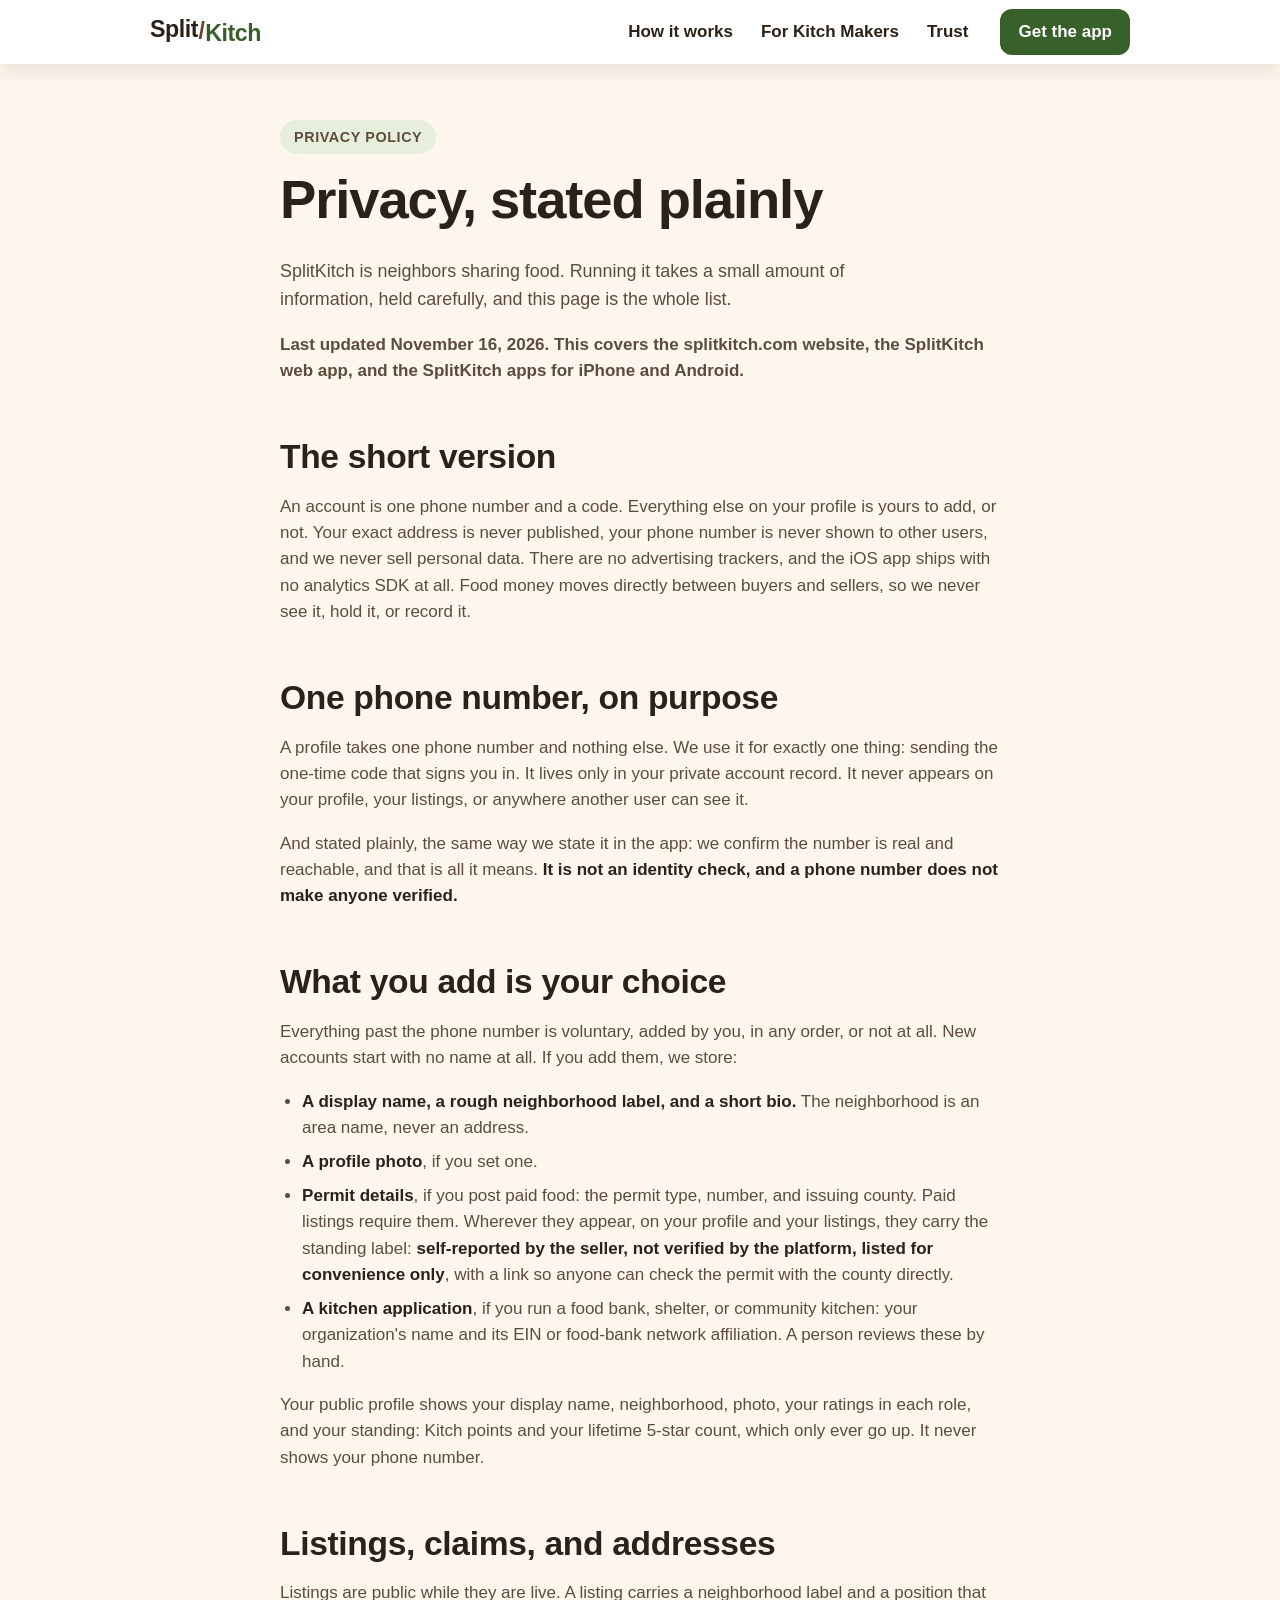
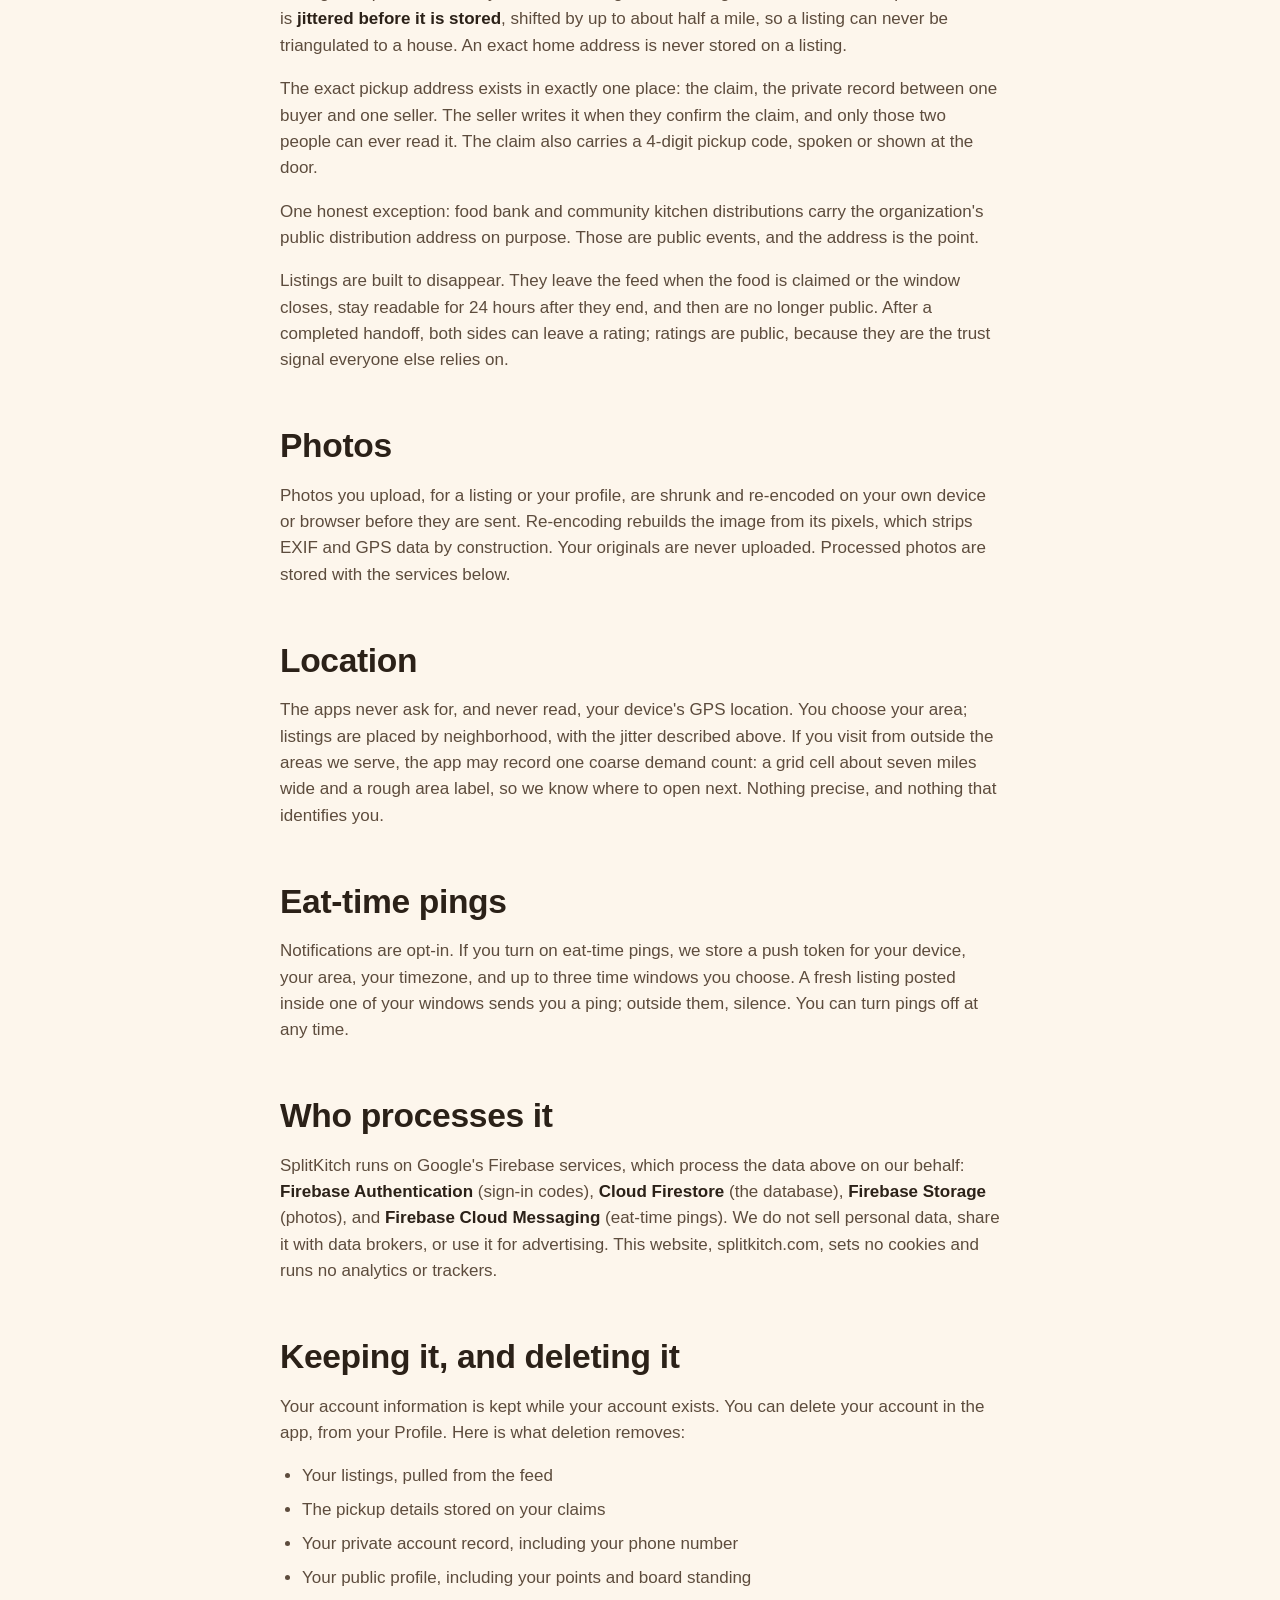
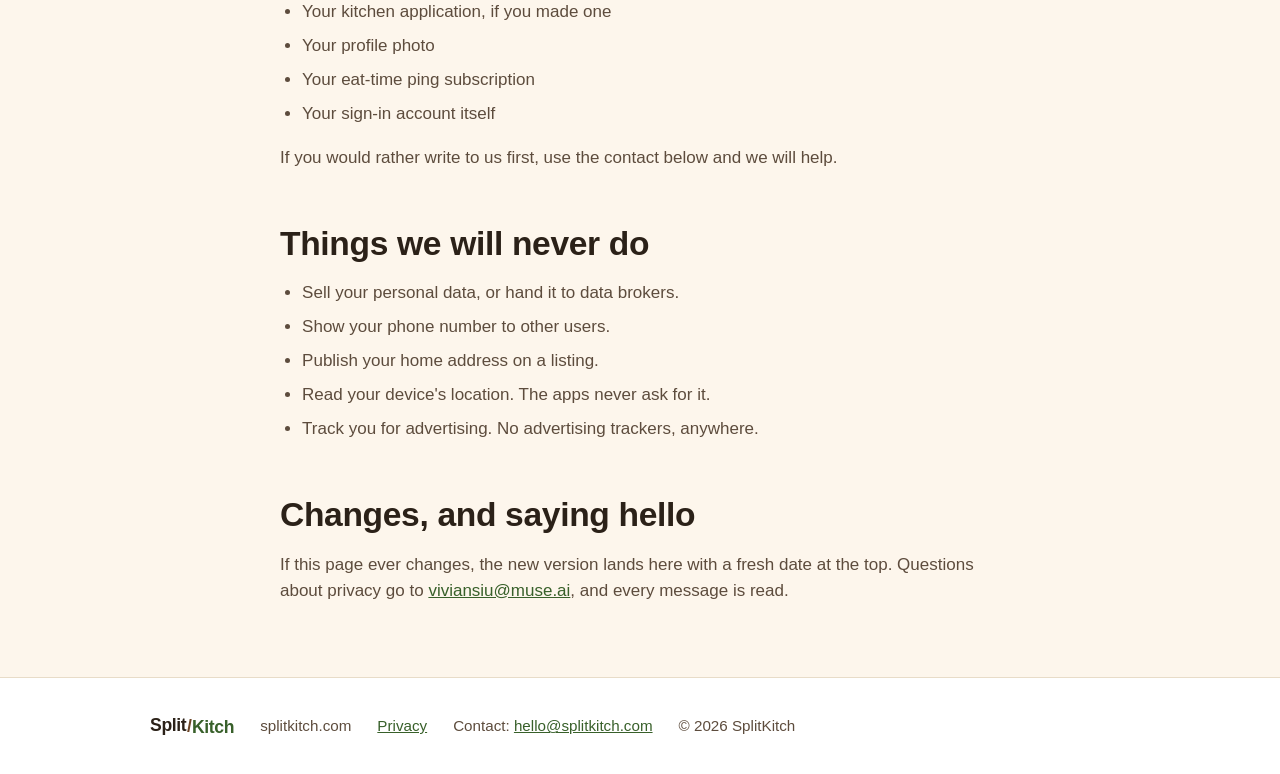
==== privacy.html @ 960a6708 "Privacy: publish the SplitKitch privacy policy at /privacy, footer link from the landing page" ====
<!DOCTYPE html>
<html lang="en">
<head>
<meta charset="utf-8">
<meta name="viewport" content="width=device-width, initial-scale=1">
<meta name="color-scheme" content="light">
<meta name="description" content="The SplitKitch privacy policy, in plain words: one phone number for sign-in, voluntary profile details, fuzzed locations, no data sales, no advertising trackers.">
<title>Privacy Policy — SplitKitch</title>
<link rel="icon" type="image/svg+xml" href="favicon.svg">
<link rel="stylesheet" href="styles.css">
<style>
  .prose { max-width: 760px; }
  .prose p { color: var(--ink-muted); margin: 0 0 1em; }
  .prose p strong, .prose li strong { color: var(--ink); }
  .prose h2 { margin-top: 1.6em; }
  .prose ul { color: var(--ink-muted); margin: 0 0 1em; padding-left: 1.3em; }
  .prose li { margin-bottom: 0.45em; }
  .prose .updated { font-weight: 600; }
</style>
</head>
<body>

<header class="site-header">
  <div class="wrap header-inner">
    <a class="wordmark" href="index.html" aria-label="SplitKitch home"><span class="wordmark-split">Split</span><span class="wordmark-slash" aria-hidden="true">/</span><span class="wordmark-accent">Kitch</span></a>
    <nav class="site-nav" aria-label="Main">
      <a href="index.html#how">How it works</a>
      <a href="index.html#cooks">For Kitch Makers</a>
      <a href="index.html#trust">Trust</a>
    </nav>
    <a class="btn btn-primary btn-small" href="index.html#apps">Get the app</a>
  </div>
</header>

<main>
  <section class="section">
    <div class="wrap prose">
      <p class="eyebrow">Privacy Policy</p>
      <h1>Privacy, stated plainly</h1>
      <p class="lede">SplitKitch is neighbors sharing food. Running it takes a small amount of information, held carefully, and this page is the whole list.</p>
      <p class="updated">Last updated November 16, 2026. This covers the splitkitch.com website, the SplitKitch web app, and the SplitKitch apps for iPhone and Android.</p>

      <h2>The short version</h2>
      <p>An account is one phone number and a code. Everything else on your profile is yours to add, or not. Your exact address is never published, your phone number is never shown to other users, and we never sell personal data. There are no advertising trackers, and the iOS app ships with no analytics SDK at all. Food money moves directly between buyers and sellers, so we never see it, hold it, or record it.</p>

      <h2>One phone number, on purpose</h2>
      <p>A profile takes one phone number and nothing else. We use it for exactly one thing: sending the one-time code that signs you in. It lives only in your private account record. It never appears on your profile, your listings, or anywhere another user can see it.</p>
      <p>And stated plainly, the same way we state it in the app: we confirm the number is real and reachable, and that is all it means. <strong>It is not an identity check, and a phone number does not make anyone verified.</strong></p>

      <h2>What you add is your choice</h2>
      <p>Everything past the phone number is voluntary, added by you, in any order, or not at all. New accounts start with no name at all. If you add them, we store:</p>
      <ul>
        <li><strong>A display name, a rough neighborhood label, and a short bio.</strong> The neighborhood is an area name, never an address.</li>
        <li><strong>A profile photo</strong>, if you set one.</li>
        <li><strong>Permit details</strong>, if you post paid food: the permit type, number, and issuing county. Paid listings require them. Wherever they appear, on your profile and your listings, they carry the standing label: <strong>self-reported by the seller, not verified by the platform, listed for convenience only</strong>, with a link so anyone can check the permit with the county directly.</li>
        <li><strong>A kitchen application</strong>, if you run a food bank, shelter, or community kitchen: your organization's name and its EIN or food-bank network affiliation. A person reviews these by hand.</li>
      </ul>
      <p>Your public profile shows your display name, neighborhood, photo, your ratings in each role, and your standing: Kitch points and your lifetime 5-star count, which only ever go up. It never shows your phone number.</p>

      <h2>Listings, claims, and addresses</h2>
      <p>Listings are public while they are live. A listing carries a neighborhood label and a position that is <strong>jittered before it is stored</strong>, shifted by up to about half a mile, so a listing can never be triangulated to a house. An exact home address is never stored on a listing.</p>
      <p>The exact pickup address exists in exactly one place: the claim, the private record between one buyer and one seller. The seller writes it when they confirm the claim, and only those two people can ever read it. The claim also carries a 4-digit pickup code, spoken or shown at the door.</p>
      <p>One honest exception: food bank and community kitchen distributions carry the organization's public distribution address on purpose. Those are public events, and the address is the point.</p>
      <p>Listings are built to disappear. They leave the feed when the food is claimed or the window closes, stay readable for 24 hours after they end, and then are no longer public. After a completed handoff, both sides can leave a rating; ratings are public, because they are the trust signal everyone else relies on.</p>

      <h2>Photos</h2>
      <p>Photos you upload, for a listing or your profile, are shrunk and re-encoded on your own device or browser before they are sent. Re-encoding rebuilds the image from its pixels, which strips EXIF and GPS data by construction. Your originals are never uploaded. Processed photos are stored with the services below.</p>

      <h2>Location</h2>
      <p>The apps never ask for, and never read, your device's GPS location. You choose your area; listings are placed by neighborhood, with the jitter described above. If you visit from outside the areas we serve, the app may record one coarse demand count: a grid cell about seven miles wide and a rough area label, so we know where to open next. Nothing precise, and nothing that identifies you.</p>

      <h2>Eat-time pings</h2>
      <p>Notifications are opt-in. If you turn on eat-time pings, we store a push token for your device, your area, your timezone, and up to three time windows you choose. A fresh listing posted inside one of your windows sends you a ping; outside them, silence. You can turn pings off at any time.</p>

      <h2>Who processes it</h2>
      <p>SplitKitch runs on Google's Firebase services, which process the data above on our behalf: <strong>Firebase Authentication</strong> (sign-in codes), <strong>Cloud Firestore</strong> (the database), <strong>Firebase Storage</strong> (photos), and <strong>Firebase Cloud Messaging</strong> (eat-time pings). We do not sell personal data, share it with data brokers, or use it for advertising. This website, splitkitch.com, sets no cookies and runs no analytics or trackers.</p>

      <h2>Keeping it, and deleting it</h2>
      <p>Your account information is kept while your account exists. You can delete your account in the app, from your Profile. Here is what deletion removes:</p>
      <ul>
        <li>Your listings, pulled from the feed</li>
        <li>The pickup details stored on your claims</li>
        <li>Your private account record, including your phone number</li>
        <li>Your public profile, including your points and board standing</li>
        <li>Your kitchen application, if you made one</li>
        <li>Your profile photo</li>
        <li>Your eat-time ping subscription</li>
        <li>Your sign-in account itself</li>
      </ul>
      <p>If you would rather write to us first, use the contact below and we will help.</p>

      <h2>Things we will never do</h2>
      <ul>
        <li>Sell your personal data, or hand it to data brokers.</li>
        <li>Show your phone number to other users.</li>
        <li>Publish your home address on a listing.</li>
        <li>Read your device's location. The apps never ask for it.</li>
        <li>Track you for advertising. No advertising trackers, anywhere.</li>
      </ul>

      <h2>Changes, and saying hello</h2>
      <p>If this page ever changes, the new version lands here with a fresh date at the top. Questions about privacy go to <a href="mailto:viviansiu@muse.ai">viviansiu@muse.ai</a>, and every message is read.</p>
    </div>
  </section>
</main>

<footer class="site-footer">
  <div class="wrap footer-inner">
    <span class="wordmark wordmark-small"><span class="wordmark-split">Split</span><span class="wordmark-slash" aria-hidden="true">/</span><span class="wordmark-accent">Kitch</span></span>
    <span>splitkitch.com</span>
    <span><a href="/privacy">Privacy</a></span>
    <span>Contact: <a href="mailto:hello@splitkitch.com">hello@splitkitch.com</a></span>
    <span>© 2026 SplitKitch</span>
  </div>
</footer>

<script src="script.js"></script>
</body>
</html>
---- styles.css ----
/* SplitKitch landing: light only, warm cream, deep pistachio, cocoa brown.
   All text/background pairs below clear WCAG AA contrast:
   ink on cream 11.4:1, pistachio-dark on cream 5.6:1, white on pistachio 4.9:1,
   cocoa on cream 7.1:1, cocoa on white 8.0:1, muted ink on cream 6.2:1. */

:root {
  color-scheme: light;
  --bg: #fdf6ec;            /* warm cream */
  --surface: #ffffff;
  --ink: #2b2118;           /* warm near-black */
  --ink-muted: #5d4c3d;
  --pistachio: #38602a;     /* deep pistachio, button fill */
  --pistachio-bright: #4a7d37;
  --pistachio-soft: #e7efdc;/* tint band */
  --cocoa: #6d4525;         /* warm cocoa brown accent */
  --cocoa-soft: #a9805c;
  --line: #e8dcc8;
  --shadow-3d: 0 3px 0 rgba(43, 33, 24, 0.22), 0 14px 28px rgba(56, 96, 42, 0.28);
  --radius: 18px;
}

* { box-sizing: border-box; }

html { scroll-behavior: smooth; }

/* Anchor jumps clear the sticky header (64px) instead of hiding under it */
section[id],
.store-badges { scroll-margin-top: 80px; }

body {
  margin: 0;
  background: var(--bg);
  color: var(--ink);
  font-family: -apple-system, BlinkMacSystemFont, "Segoe UI", Roboto, Helvetica, Arial, sans-serif;
  font-size: 17px;
  line-height: 1.55;
}

.wrap {
  max-width: 1020px;
  margin: 0 auto;
  padding: 0 20px;
}

h1, h2, h3 { line-height: 1.15; margin: 0 0 0.5em; }
h1 { font-size: clamp(2.2rem, 6vw, 3.4rem); letter-spacing: -0.02em; }
h2 { font-size: clamp(1.6rem, 4vw, 2.1rem); letter-spacing: -0.01em; }
h3 { font-size: 1.15rem; }

a { color: var(--pistachio); }
a:focus-visible, .btn:focus-visible, input:focus-visible {
  outline: 3px solid var(--cocoa);
  outline-offset: 2px;
}

/* Header */
.site-header {
  position: sticky;
  top: 0;
  z-index: 10;
  background: var(--surface);
  box-shadow: 0 6px 18px rgba(43, 33, 24, 0.10);
}
.header-inner {
  display: flex;
  align-items: center;
  gap: 20px;
  min-height: 64px;
}
.wordmark {
  font-size: 1.45rem;
  font-weight: 800;
  letter-spacing: -0.02em;
  color: var(--ink);
  text-decoration: none;
  display: inline-flex;
  align-items: baseline;
}
.wordmark-split,
.wordmark-slash,
.wordmark-accent { display: inline-block; }
.wordmark-split { transform: translateY(-0.07em); }
.wordmark-slash {
  color: var(--cocoa);
  margin: 0 0.03em;
}
.wordmark-accent {
  color: var(--pistachio);
  transform: translateY(0.07em);
}
.wordmark-small { font-size: 1.1rem; }
.site-nav {
  display: flex;
  gap: 4px;
  margin-left: auto;
}
.site-nav a {
  color: var(--ink);
  text-decoration: none;
  font-weight: 600;
  padding: 10px 12px;
  min-height: 44px;
  display: inline-flex;
  align-items: center;
  border-radius: 10px;
}
.site-nav a:hover { background: var(--pistachio-soft); }

/* Buttons */
.btn {
  position: relative;
  display: inline-flex;
  align-items: center;
  justify-content: center;
  min-height: 44px;
  padding: 12px 22px;
  border-radius: 12px;
  border: 2px solid transparent;
  font: inherit;
  font-weight: 700;
  text-decoration: none;
  cursor: pointer;
  overflow: hidden;
  transition: transform 90ms ease, box-shadow 90ms ease;
}
.btn-primary {
  background: var(--pistachio);
  color: #ffffff;
}
.btn-primary:hover { background: var(--pistachio-bright); }
.btn-ghost {
  background: var(--surface);
  color: var(--pistachio);
  border-color: var(--pistachio);
}
.btn-small { padding: 8px 16px; min-height: 44px; }
.btn-pill {
  border-radius: 999px;
  padding: 14px 34px;
  font-size: 1.1rem;
  box-shadow: var(--shadow-3d);
}
.btn:active, .btn.is-pressed {
  transform: translateY(3px);
  box-shadow: 0 0 0 rgba(0,0,0,0), 0 4px 10px rgba(56, 96, 42, 0.25);
}

/* Shimmer and soft glow on the two hero pills */
.btn-shine::after {
  content: "";
  position: absolute;
  inset: 0;
  background: linear-gradient(115deg, transparent 30%, rgba(255,255,255,0.45) 50%, transparent 70%);
  transform: translateX(-120%);
  animation: shine 3.6s ease-in-out infinite;
  pointer-events: none;
}
.btn-shine { animation: glow 3.6s ease-in-out infinite; }
@keyframes shine {
  0%, 55% { transform: translateX(-120%); }
  85%, 100% { transform: translateX(120%); }
}
@keyframes glow {
  0%, 100% { filter: drop-shadow(0 0 0 rgba(74, 125, 55, 0)); }
  50% { filter: drop-shadow(0 0 10px rgba(74, 125, 55, 0.45)); }
}

/* Hero */
.hero { padding: 56px 0 64px; text-align: center; }
.eyebrow {
  display: inline-block;
  margin: 0 0 14px;
  padding: 6px 14px;
  border-radius: 999px;
  background: var(--pistachio-soft);
  color: var(--pistachio);
  font-weight: 700;
  font-size: 0.9rem;
  letter-spacing: 0.04em;
  text-transform: uppercase;
}
.lede {
  max-width: 640px;
  margin: 0 auto;
  color: var(--ink-muted);
  font-size: 1.12rem;
}

.trails {
  display: grid;
  grid-template-columns: 1fr 1fr;
  gap: 20px;
  margin: 44px auto 34px;
  max-width: 860px;
  text-align: left;
}
.trail {
  background: var(--surface);
  border: 1px solid var(--line);
  border-radius: var(--radius);
  padding: 24px 24px 10px;
  box-shadow: 0 10px 24px rgba(43, 33, 24, 0.07);
}
.trail-title {
  display: flex;
  align-items: center;
  gap: 10px;
  color: var(--cocoa);
  font-size: 1.3rem;
}
.trail-icon { width: 30px; height: 30px; flex: none; }
.steps { list-style: none; margin: 0; padding: 0; }
.steps li {
  display: flex;
  gap: 14px;
  align-items: flex-start;
  padding: 13px 0;
  border-top: 1px dashed var(--line);
}
.steps li:first-child { border-top: none; }
.step-icon {
  flex: none;
  width: 44px;
  height: 44px;
  border-radius: 50%;
  background: var(--pistachio-soft);
  color: var(--cocoa);
  display: inline-flex;
  align-items: center;
  justify-content: center;
}
.step-icon svg { width: 26px; height: 26px; }

.hero-cta {
  display: flex;
  gap: 16px;
  justify-content: center;
  flex-wrap: wrap;
}
.hero-note { color: var(--ink-muted); margin: 16px 0 0; font-weight: 600; }

/* Sections */
.section { padding: 56px 0; }
.section-alt { background: var(--pistachio-soft); }
.section-lede { max-width: 680px; color: var(--ink-muted); font-size: 1.08rem; }
.two-col {
  display: grid;
  grid-template-columns: 1fr 1fr;
  gap: 20px;
  margin-top: 24px;
}
.card {
  background: var(--surface);
  border: 1px solid var(--line);
  border-radius: var(--radius);
  padding: 24px;
  box-shadow: 0 8px 20px rgba(43, 33, 24, 0.06);
}
.card p { margin: 0 0 0.8em; }
.card p:last-child { margin-bottom: 0; }
.note-band {
  margin-top: 20px;
  background: var(--surface);
  border-left: 6px solid var(--pistachio);
  border-radius: 12px;
  padding: 20px 24px;
  box-shadow: 0 8px 20px rgba(43, 33, 24, 0.05);
}
.note-band p { margin: 0; color: var(--ink-muted); }
.permit-label {
  font-weight: 700;
  color: var(--cocoa);
  background: var(--bg);
  border: 1px dashed var(--cocoa-soft);
  border-radius: 10px;
  padding: 10px 14px;
}

/* Notify form */
.notify-form { margin-top: 26px; max-width: 560px; }
.notify-label { display: block; font-weight: 700; margin-bottom: 10px; }
.notify-row { display: flex; gap: 12px; flex-wrap: wrap; }
.notify-row input {
  flex: 1 1 260px;
  min-height: 44px;
  padding: 12px 16px;
  border: 2px solid var(--cocoa-soft);
  border-radius: 12px;
  font: inherit;
  background: var(--surface);
  color: var(--ink);
}
.form-note { color: var(--ink-muted); font-size: 0.92rem; margin-top: 10px; }

/* Launch layout + store badges (badges are placeholders until the apps ship) */
.launch-grid {
  display: grid;
  grid-template-columns: minmax(0, 1fr) 240px;
  gap: 28px 56px;
  align-items: start;
}
.store-badges {
  display: flex;
  flex-direction: column;
  gap: 18px;
  padding-top: 10px;
}
.app-icon {
  display: block;
  width: 232px;
  height: auto;
  align-self: center;
  border-radius: 24px;
  filter: drop-shadow(0 10px 22px rgba(43, 33, 24, 0.18));
}
.store-badge { line-height: 0; }
.badge-img {
  display: block;
  width: 100%;
  height: auto;
  filter: drop-shadow(0 10px 22px rgba(43, 33, 24, 0.18));
}
.badge-note {
  margin: 0;
  text-align: center;
  color: var(--ink-muted);
  font-size: 0.9rem;
  font-weight: 600;
}
@media (max-width: 760px) {
  .launch-grid { grid-template-columns: 1fr; }
  .store-badges { max-width: 300px; }
}

/* Footer */
.site-footer {
  background: var(--surface);
  border-top: 1px solid var(--line);
  padding: 26px 0;
}
.footer-inner {
  display: flex;
  gap: 10px 26px;
  flex-wrap: wrap;
  align-items: center;
  color: var(--ink-muted);
  font-size: 0.95rem;
}
.footer-inner a { min-height: 44px; display: inline-flex; align-items: center; }

/* Small screens */
@media (max-width: 720px) {
  .trails, .two-col { grid-template-columns: 1fr; }
  .site-nav { display: none; }
  .hero { padding: 40px 0 48px; }
}

/* Reduced motion: kill shimmer, glow, smooth scroll, and press travel */
@media (prefers-reduced-motion: reduce) {
  html { scroll-behavior: auto; }
  .btn-shine::after, .btn-shine { animation: none; }
  .btn { transition: none; }
  .btn:active, .btn.is-pressed { transform: none; }
}
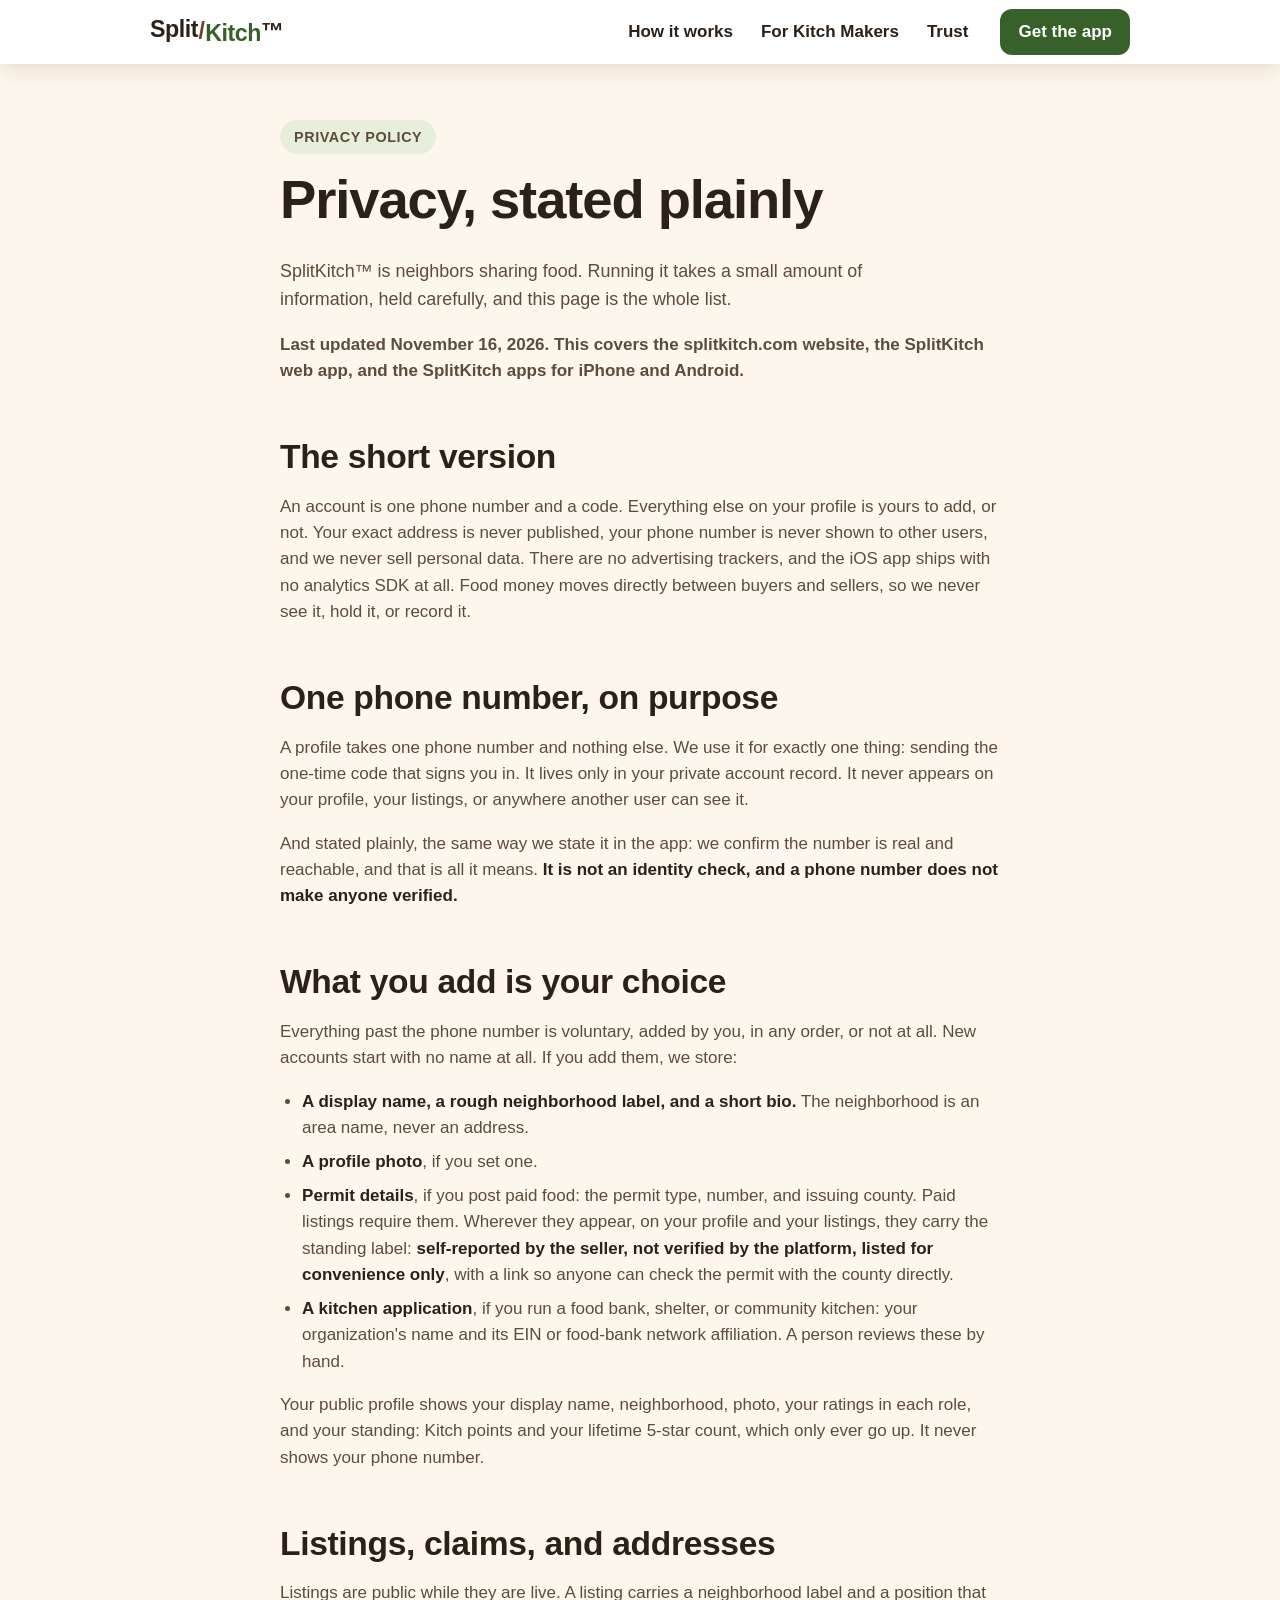
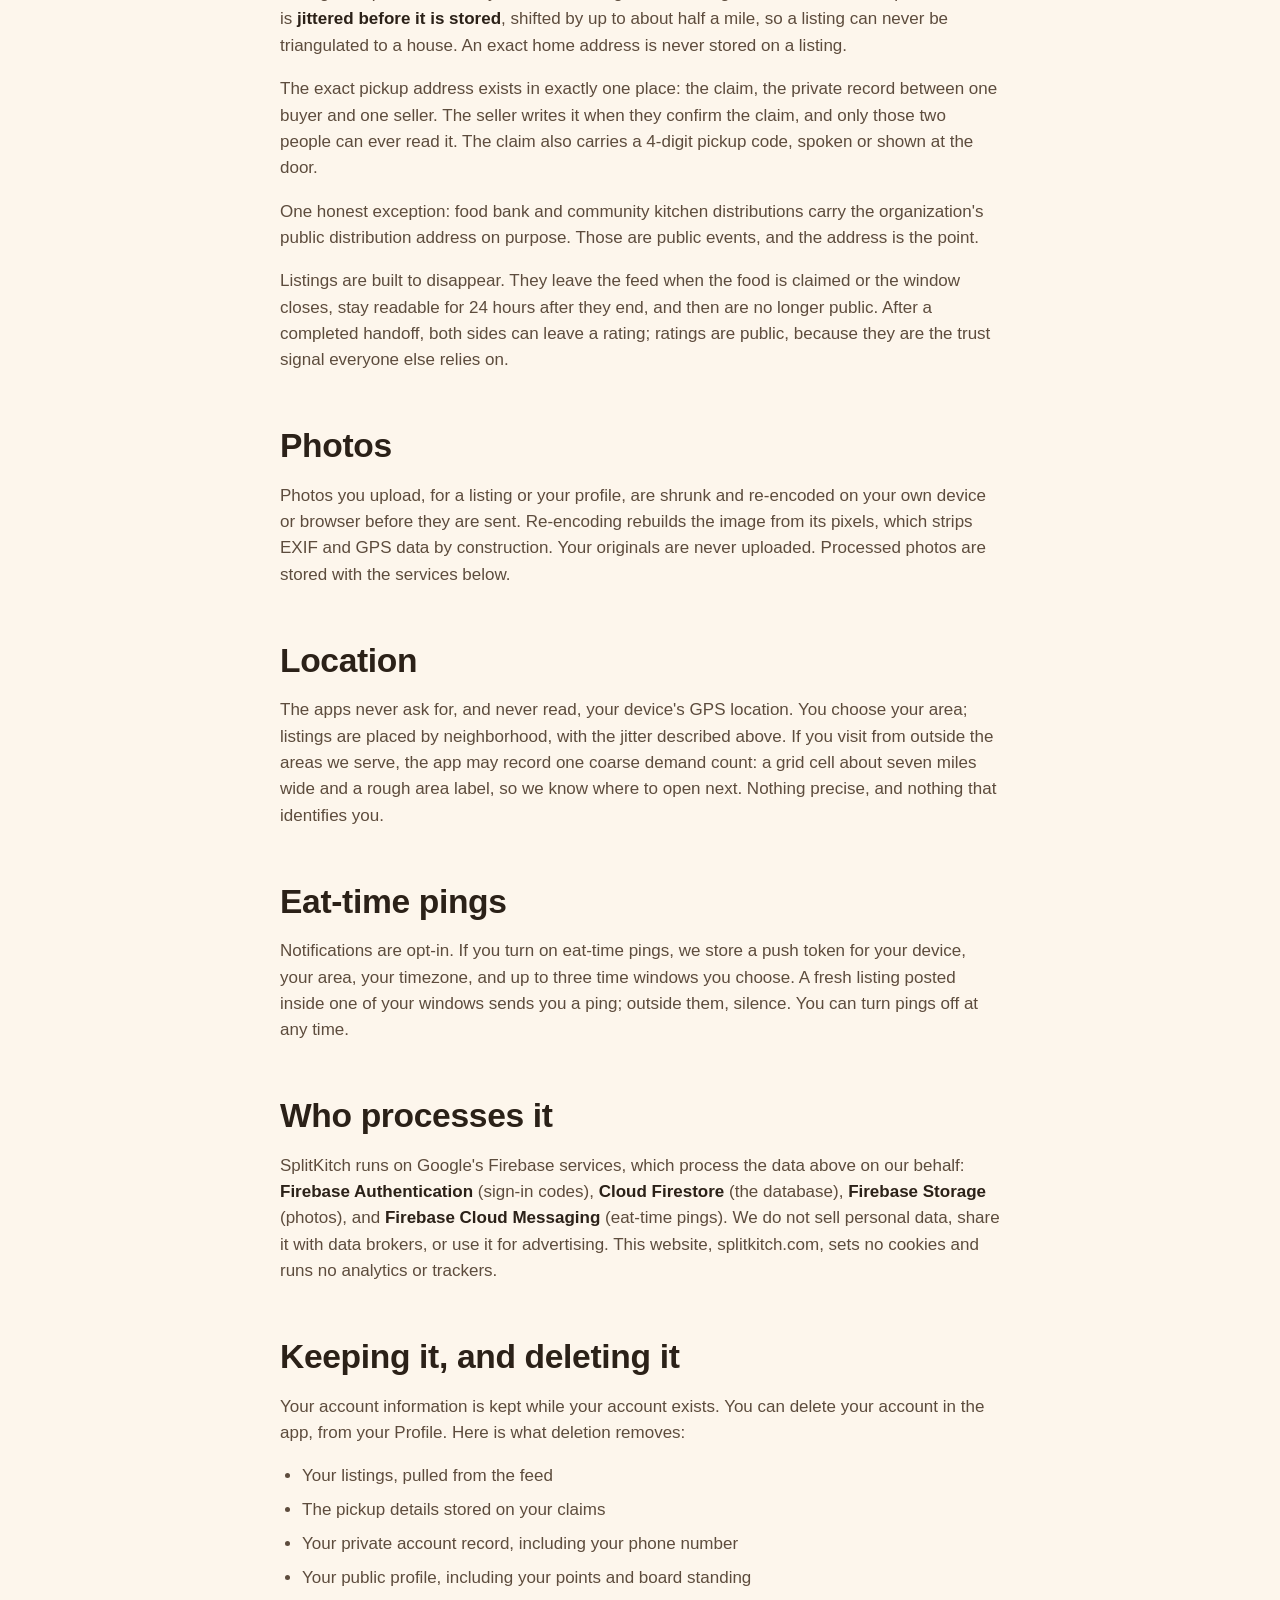
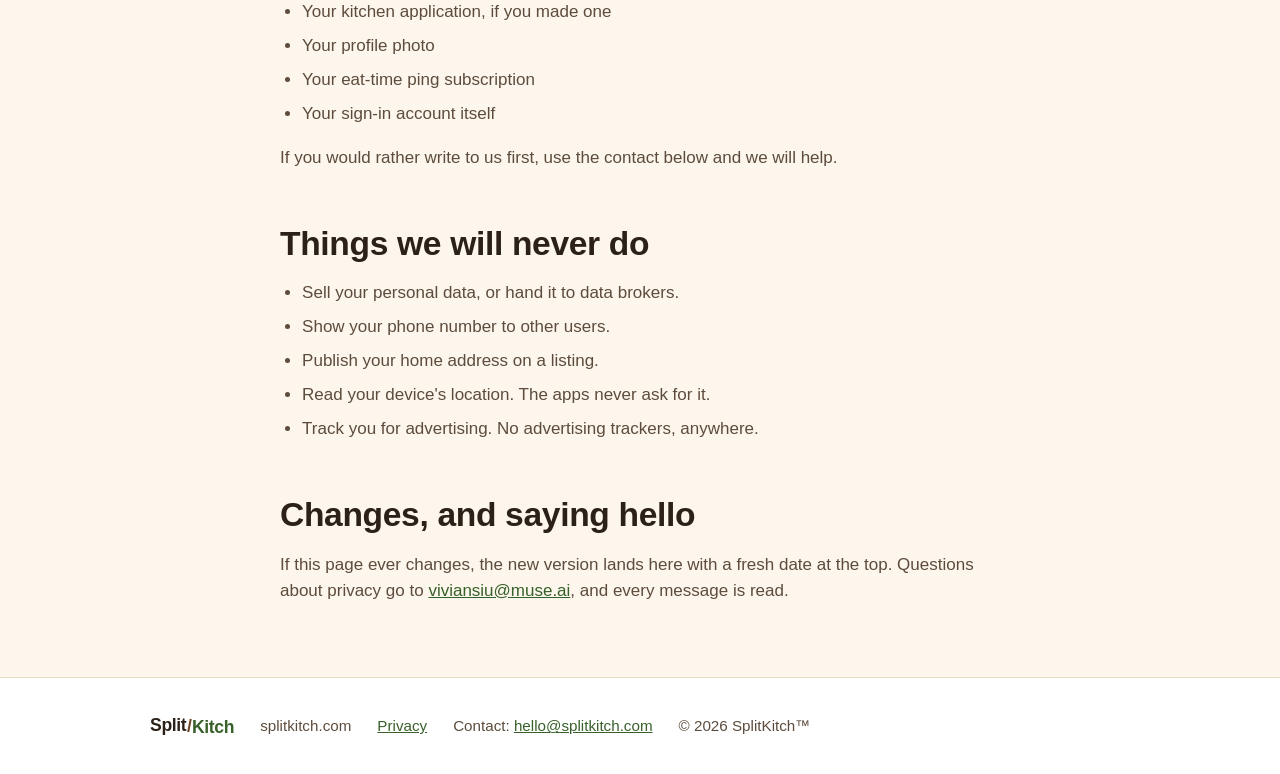
==== commit 6f7ccbc9: "Brand: SplitKitch™ at title, wordmark, first mention and footer on landing and privacy pages" ====
--- a/privacy.html
+++ b/privacy.html
@@ -5,7 +5,7 @@
 <meta name="viewport" content="width=device-width, initial-scale=1">
 <meta name="color-scheme" content="light">
 <meta name="description" content="The SplitKitch privacy policy, in plain words: one phone number for sign-in, voluntary profile details, fuzzed locations, no data sales, no advertising trackers.">
-<title>Privacy Policy — SplitKitch</title>
+<title>Privacy Policy — SplitKitch™</title>
 <link rel="icon" type="image/svg+xml" href="favicon.svg">
 <link rel="stylesheet" href="styles.css">
 <style>
@@ -22,7 +22,7 @@
 
 <header class="site-header">
   <div class="wrap header-inner">
-    <a class="wordmark" href="index.html" aria-label="SplitKitch home"><span class="wordmark-split">Split</span><span class="wordmark-slash" aria-hidden="true">/</span><span class="wordmark-accent">Kitch</span></a>
+    <a class="wordmark" href="index.html" aria-label="SplitKitch home"><span class="wordmark-split">Split</span><span class="wordmark-slash" aria-hidden="true">/</span><span class="wordmark-accent">Kitch</span>™</a>
     <nav class="site-nav" aria-label="Main">
       <a href="index.html#how">How it works</a>
       <a href="index.html#cooks">For Kitch Makers</a>
@@ -37,7 +37,7 @@
     <div class="wrap prose">
       <p class="eyebrow">Privacy Policy</p>
       <h1>Privacy, stated plainly</h1>
-      <p class="lede">SplitKitch is neighbors sharing food. Running it takes a small amount of information, held carefully, and this page is the whole list.</p>
+      <p class="lede">SplitKitch™ is neighbors sharing food. Running it takes a small amount of information, held carefully, and this page is the whole list.</p>
       <p class="updated">Last updated November 16, 2026. This covers the splitkitch.com website, the SplitKitch web app, and the SplitKitch apps for iPhone and Android.</p>
 
       <h2>The short version</h2>
@@ -110,7 +110,7 @@
     <span>splitkitch.com</span>
     <span><a href="/privacy">Privacy</a></span>
     <span>Contact: <a href="mailto:hello@splitkitch.com">hello@splitkitch.com</a></span>
-    <span>© 2026 SplitKitch</span>
+    <span>© 2026 SplitKitch™</span>
   </div>
 </footer>
 
--- a/styles.css
+++ b/styles.css
@@ -89,6 +89,19 @@
   transform: translateY(0.07em);
 }
 .wordmark-small { font-size: 1.1rem; }
+/* The tagline (Tony, 2026-11-16): "Split your Kitch." — "your"
+   sits where the slash sits in the wordmark and does the
+   splitting: Split rides high like the wordmark's first half,
+   "your" wears the slash's cocoa, Kitch drops in pistachio. */
+.tagline-split,
+.tagline-your,
+.tagline-kitch { display: inline-block; }
+.tagline-split { transform: translateY(-0.07em); }
+.tagline-your { color: var(--cocoa); }
+.tagline-kitch {
+  color: var(--pistachio);
+  transform: translateY(0.07em);
+}
 .site-nav {
   display: flex;
   gap: 4px;
@@ -128,6 +141,12 @@
   color: #ffffff;
 }
 .btn-primary:hover { background: var(--pistachio-bright); }
+/* Full cocoa fill: the Make food door, equal weight to Eat food (as in the apps) */
+.btn-cocoa {
+  background: var(--cocoa);
+  color: #ffffff;
+}
+.btn-cocoa:hover { background: #7d5230; }
 .btn-ghost {
   background: var(--surface);
   color: var(--pistachio);
